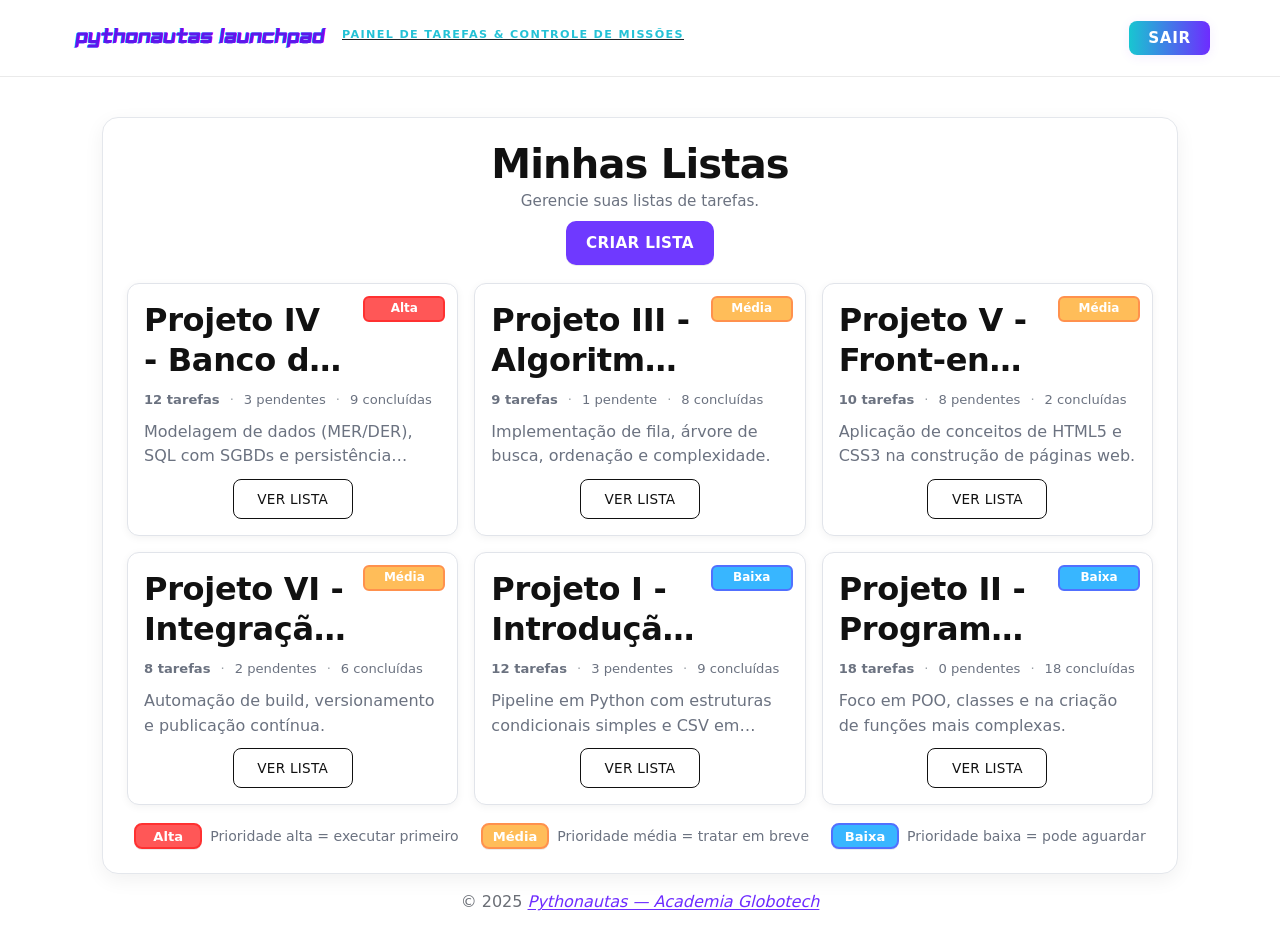
==== dashboard.html @ 0e724416 "adicionado arquivo da api, modulagem de pastas e implementação de novo-usuario.js" ====
<!doctype html>
<html lang="pt-BR">
<head>
  <meta charset="utf-8" />
  <meta name="viewport" content="width=device-width, initial-scale=1" />
  <title>Minhas Listas — Pythonautas Launchpad</title>
  <link rel="icon" href="assets/favicon.svg" type="image/svg+xml" />
  <link rel="stylesheet" href="/css/dashboard.css" />
 <link href="https://cdn.jsdelivr.net/npm/bootstrap@5.0.2/dist/css/bootstrap.min.css" rel="stylesheet"
    integrity="sha384-EVSTQN3/azprG1Anm3QDgpJLIm9Nao0Yz1ztcQTwFspd3yD65VohhpuuCOmLASjC" crossorigin="anonymous">
</head>
<body>

  <!-- HEADER GLOBAL -->
  <header class="site" role="banner">
    <div class="container">
      <a class="brand" href="index.html" aria-label="Página inicial — Pythonautas Launchpad">
        <img class="logo" src="assets/logo.svg" alt="Pythonautas Launchpad" />
        <div class="brand-text">
          <strong class="title">Pythonautas Launchpad</strong>
          <span class="tagline">PAINEL DE TAREFAS &amp; CONTROLE DE MISSÕES</span>
        </div>
      </a>
      <nav aria-label="Menu principal">
        <ul class="navv">
          <li><a href="index.html">SAIR</a></li>
        </ul>
      </nav>
    </div>
  </header>

  <main id="conteudo" class="site-main">
    <div class="container">

      <section class="panel panel--dashboard">
        <div class="dashboard-toolbar">
          <div>
            <h1>Minhas Listas</h1>
            <p class="subtitle">Gerencie suas listas de tarefas.</p>
          </div>
          <a class="btn primary" href="nova-lista.html">CRIAR LISTA</a>
        </div>

        <section class="dashboard-lists" aria-label="Listas de tarefas">

          <!-- PROJETOS -->
          <article class="card dashboard-list-card"
                   data-total="12" data-pendentes="3" data-concluidas="9" data-prioridade="baixa">
            <span class="badge badge--prio badge--baixa">Baixa</span>
            <h2 class="dashboard-list-card__title">
              <a href="lista.html">Projeto I - Introdução a Python</a>
            </h2>
            <div class="badges-inline">
              <a class="meta-link" href="lista.html#todas"><strong>12</strong> tarefas</a>
              <span class="dot">·</span>
              <a class="meta-link" href="lista.html#pendentes"><strong>3</strong> pendentes</a>
              <span class="dot">·</span>
              <a class="meta-link" href="lista.html#concluidas"><strong>9</strong> concluídas</a>
            </div>
            <p class="dashboard-list-card__desc">
              Pipeline em Python com estruturas condicionais simples e CSV em memória.
            </p>
            <a class="btn secondary" href="lista.html">VER LISTA</a>
          </article>

          <article class="card dashboard-list-card"
                   data-total="18" data-pendentes="0" data-concluidas="18" data-prioridade="baixa">
            <span class="badge badge--prio badge--baixa">Baixa</span>
            <h2 class="dashboard-list-card__title">
              <a href="lista.html">Projeto II - Programação Orientada a Objetos</a>
            </h2>
            <div class="badges-inline">
              <a class="meta-link" href="lista.html#todas"><strong>18</strong> tarefas</a>
              <span class="dot">·</span>
              <a class="meta-link" href="lista.html#pendentes"><strong>0</strong> pendentes</a>
              <span class="dot">·</span>
              <a class="meta-link" href="lista.html#concluidas"><strong>18</strong> concluídas</a>
            </div>
            <p class="dashboard-list-card__desc">
              Foco em POO, classes e na criação de funções mais complexas.
            </p>
            <a class="btn secondary" href="lista.html">VER LISTA</a>
          </article>

          <article class="card dashboard-list-card"
                   data-total="9" data-pendentes="1" data-concluidas="8" data-prioridade="media">
            <span class="badge badge--prio badge--media">Média</span>
            <h2 class="dashboard-list-card__title">
              <a href="lista.html">Projeto III - Algoritmos e Estruturas</a>
            </h2>
            <div class="badges-inline">
              <a class="meta-link" href="lista.html#todas"><strong>9</strong> tarefas</a>
              <span class="dot">·</span>
              <a class="meta-link" href="lista.html#pendentes"><strong>1</strong> pendente</a>
              <span class="dot">·</span>
              <a class="meta-link" href="lista.html#concluidas"><strong>8</strong> concluídas</a>
            </div>
            <p class="dashboard-list-card__desc">
              Implementação de fila, árvore de busca, ordenação e complexidade.
            </p>
            <a class="btn secondary" href="lista.html">VER LISTA</a>
          </article>

          <article class="card dashboard-list-card"
                   data-total="12" data-pendentes="3" data-concluidas="9" data-prioridade="alta">
            <span class="badge badge--prio badge--alta">Alta</span>
            <h2 class="dashboard-list-card__title">
              <a href="lista.html">Projeto IV - Banco de Dados</a>
            </h2>
            <div class="badges-inline">
              <a class="meta-link" href="lista.html#todas"><strong>12</strong> tarefas</a>
              <span class="dot">·</span>
              <a class="meta-link" href="lista.html#pendentes"><strong>3</strong> pendentes</a>
              <span class="dot">·</span>
              <a class="meta-link" href="lista.html#concluidas"><strong>9</strong> concluídas</a>
            </div>
            <p class="dashboard-list-card__desc">
              Modelagem de dados (MER/DER), SQL com SGBDs e persistência relacional.
            </p>
            <a class="btn secondary" href="lista.html">VER LISTA</a>
          </article>

          <article class="card dashboard-list-card"
                   data-total="10" data-pendentes="8" data-concluidas="2" data-prioridade="media">
            <span class="badge badge--prio badge--media">Média</span>
            <h2 class="dashboard-list-card__title">
              <a href="lista.html">Projeto V - Front-end Estático</a>
            </h2>
            <div class="badges-inline">
              <a class="meta-link" href="lista.html#todas"><strong>10</strong> tarefas</a>
              <span class="dot">·</span>
              <a class="meta-link" href="lista.html#pendentes"><strong>8</strong> pendentes</a>
              <span class="dot">·</span>
              <a class="meta-link" href="lista.html#concluidas"><strong>2</strong> concluídas</a>
            </div>
            <p class="dashboard-list-card__desc">
              Aplicação de conceitos de HTML5 e CSS3 na construção de páginas web.
            </p>
            <a class="btn secondary" href="lista.html">VER LISTA</a>
          </article>

          <article class="card dashboard-list-card"
                   data-total="8" data-pendentes="2" data-concluidas="6" data-prioridade="media">
            <span class="badge badge--prio badge--media">Média</span>
            <h2 class="dashboard-list-card__title">
              <a href="lista.html">Projeto VI - Integração &amp; Deploy</a>
            </h2>
            <div class="badges-inline">
              <a class="meta-link" href="lista.html#todas"><strong>8</strong> tarefas</a>
              <span class="dot">·</span>
              <a class="meta-link" href="lista.html#pendentes"><strong>2</strong> pendentes</a>
              <span class="dot">·</span>
              <a class="meta-link" href="lista.html#concluidas"><strong>6</strong> concluídas</a>
            </div>
            <p class="dashboard-list-card__desc">
              Automação de build, versionamento e publicação contínua.
            </p>
            <a class="btn secondary" href="lista.html">VER LISTA</a>
          </article>
          <!-- /PROJETOS -->

        </section>


          <!-- legenda (fica DEPOIS dos cards) -->
          <section class="legend" aria-label="Legenda de prioridades">
            <ul class="legend__list" role="list">
              <li class="legend__item" role="listitem">
                <span class="legend__badge legend__badge--alta">Alta</span>
                <span class="legend__text">Prioridade alta = executar primeiro</span>
              </li>
              <li class="legend__item" role="listitem">
                <span class="legend__badge legend__badge--media">Média</span>
                <span class="legend__text">Prioridade média = tratar em breve</span>
              </li>
              <li class="legend__item" role="listitem">
                <span class="legend__badge legend__badge--baixa">Baixa</span>
                <span class="legend__text">Prioridade baixa = pode aguardar</span>
              </li>
            </ul>
          </section>
        </section>
      
      </section>

    </div>
  </main>

  <!-- FOOTER GLOBAL -->
  <footer class="site" role="contentinfo">
    <div class="container">
      <p>© 2025 <a class="brand-link" href="https://github.com/falk-dev/projeto-v-globotech" target="_blank" rel="noopener">Pythonautas — Academia Globotech</a></p>
    </div>
  </footer>

</body>
</html>
---- css/dashboard.css ----
/* Estilo para o botão/menu SAIR no dashboard */
.navv {
  display: flex;
  gap: .75rem;
  list-style: none;
  margin: 0;
  padding: 0;
  align-items: center;
}

.navv li {
  margin: 0;
}

.navv a {
  color: var(--purple-dark, #4f1ed8);
  text-transform: uppercase;
  font-weight: 800;
  font-size: .95rem;
  padding: .5rem 1.2rem;
  border-radius: 8px;
  background: linear-gradient(90deg, var(--teal, #18c6d1) 0%, var(--purple, #6e2cff) 100%);
  color: #fff;
  box-shadow: 0 2px 12px rgba(110,44,255,.08);
  transition: background .2s, color .2s, box-shadow .2s;
  text-decoration: none;
  letter-spacing: .04em;
}

.navv a:hover {
  background: var(--purple-dark, #4f1ed8);
  color: #fff;
  box-shadow: 0 4px 16px rgba(110,44,255,.15);
  text-decoration: underline;
}

@media (max-width: 600px) {
  .navv {
    justify-content: flex-end;
    font-size: .85rem;
  }
  .navv a {
    padding: .4rem .7rem;
    font-size: .85rem;
  }
}
/* ===========================
   Reset
   =========================== */
:root {
  /* cores base */
  --page: #eeeeef; /* fundo cinza */
  --panel: #ffffff; /* card */
  --text: #0f172a;
  --muted: #6b6f76;
  --border: #e7e7e7;

  /* marca */
  --purple: #6e2cff;
  --purple-dark: #4f1ed8;
  --teal: #18c6d1;

  /* UI */
  --radius: 22px;
  --container: 1080px;

  /* tipografia */
  --font-sans: ui-sans-serif, system-ui, -apple-system, "Segoe UI", Roboto,
    "Helvetica Neue", Arial, "Noto Sans", "Liberation Sans";
  --lh: 1.5;
}
*,
*::before,
*::after {
  box-sizing: border-box;
}
html {
  -webkit-text-size-adjust: 100%;
}
body {
  margin: 0;
  background: var(--page);
  color: var(--text);
  font: 16px / var(--lh) var(--font-sans);
  text-rendering: optimizeLegibility;
}
img {
  max-width: 100%;
  height: auto;
  display: block;
}
a {
  color: var(--text);
  text-decoration: none;
}
a:hover {
  text-decoration: underline;
}

/* utilitário de acessibilidade: label invisível, ainda lido por leitores de tela */
.sr-only {
  position: absolute !important;
  width: 1px;
  height: 1px;
  padding: 0;
  margin: -1px;
  overflow: hidden;
  clip: rect(0, 0, 0, 0);
  white-space: nowrap;
  border: 0;
}

/* ===========================
   Layout geral
   =========================== */
.container {
  width: min(100% - 2rem, var(--container));
  margin-inline: auto;
}
.site-main {
  margin-top: 2.5rem;
}

/* Header branco com tagline teal em caps */
header.site {
  background: #fff;
  border-bottom: 1px solid #eaeaea;
  position: sticky;
  top: 0;
  z-index: 20;
  padding: 0.5rem 0;
}
header.site .container {
  display: flex;
  align-items: center;
  justify-content: space-between;
  gap: 1rem;
  padding: 0.75rem 0;
}
.brand {
  display: inline-flex;
  align-items: center;
  gap: 0.75rem;
  color: inherit;
}
.logo {
  width: 260px;
  height: auto;
}
.brand-text .title {
  display: none;
} /* o logo já traz o nome */
.brand-text .tagline {
  display: block;
  margin-top: -6px;
  font-size: 0.7rem;
  letter-spacing: 0.12em;
  text-transform: uppercase;
  color: #24c2d6;
  font-weight: 800;
}
.nav {
  display: flex;
  gap: 0.75rem;
  list-style: none;
  margin: 0;
  padding: 0;
}
.nav a {
  color: #0f172a;
  text-transform: uppercase;
  font-weight: 800;
  font-size: 0.85rem;
  padding: 0.5rem 0.75rem;
}
.nav a {
  position: relative;
  color: #0f172a;
  text-decoration: none;
  padding: 0.5rem 0.75rem;
  font-weight: 800;
  text-transform: uppercase;
  border-bottom: 0 !important; /* garante que não apareça a borda antiga */
}
.nav a:visited {
  color: #0f172a;
}

/* linha "animada" */
.nav a::after {
  content: "";
  position: absolute;
  left: 0.75rem;
  right: 0.75rem;
  bottom: -2px; /* ligeiro afastamento da baseline */
  height: 3px;
  border-radius: 2px;
  background: var(--purple);
  transform: scaleX(0);
  transform-origin: left;
  transition: transform 0.22s ease, background-color 0.22s ease;
}

/* Hover: mostra linha roxa */
.nav a:hover::after {
  transform: scaleX(1);
  background: var(--purple);
}

.nav a[aria-current="page"]::after {
  transform: scaleX(1);
  background: var(--teal);
}

/* HOVER TAMBÉM NO ATIVO → vira roxo */
.nav a[aria-current="page"]:hover::after {
  background: var(--purple);
}

/* Clique / foco: texto roxo */
.nav a:active,
.nav a:focus-visible {
  color: var(--purple);
  outline: none;
}

/* Footer discreto */
footer.site {
  background: transparent;
  border-top: 0;
  text-align: center;
}
footer.site .container {
  padding: 1rem 0;
}
footer.site p {
  margin: 0;
  color: var(--muted);
}
footer.site a {
  color: #6a6ee6;
}

/* ===========================
   Card da home
   =========================== */
.card {
  background: var(--panel);
  border: 1px solid var(--border);
  border-radius: var(--radius);
  padding: 5rem 3rem;
  box-shadow: 0 0 40px rgba(0, 0, 0, 0.08);
}
.card--home {
  display: grid;
  grid-template-columns: 1.05fr 0.95fr; /* form um pouco maior que a arte */
  align-items: start;
  gap: 2.5rem;
}
@media (max-width: 900px) {
  .card--home {
    grid-template-columns: 1fr;
  }
}

/* Colunas */
.card-col--form {
  align-self: start;
}
.card-col--side {
  align-self: center;
}
.card-col--side figure {
  margin: 0;
}
.card-col--side img {
  width: clamp(340px, 46vw, 520px);
  max-width: 520px;
  margin-inline: auto;
}

/* Títulos */
.card-col--form h1 {
  font-size: clamp(2.1rem, 1.2rem + 2.4vw, 3rem);
  font-weight: 800;
  letter-spacing: -0.02em;
  margin: 0 0 1rem;
}
.card-col--form h2 {
  font-size: 1.15rem;
  font-weight: 700;
  margin: 1.25rem 0 0.5rem;
}

/* ===========================
   página: nova tarefa — layout geral
   objetivo: centralizar o conteúdo e limitar largura do cartão
   =========================== */
.task-page .container{
  max-width: 960px;
  margin-inline: auto;
  padding: 24px 16px;
}

/* título + subtítulo da página, alinhados com o cartão */
.task-header{
  text-align: center;
  margin: 8px auto 20px;
}
.task-header h1{
  font-size: clamp(1.6rem, 1.2rem + 1.2vw, 2rem);
  line-height: 1.2;
  margin: 0 0 6px;
}
.task-header .page-subtitle{
  color: #6B7280; /* cinzinha discreta */
  font-size: .95rem;
  margin: 0;
}

/* ===========================
   cartão do formulário (aparência igual ao mockup)
   =========================== */
.form-card{
  background: var(--card, #fff);
  border: 1px solid #E5E7EB;
  border-radius: 16px;
  box-shadow: 0 8px 20px rgba(16,24,40,.06);
  padding: clamp(16px, 3vw, 28px);
  max-width: 720px;
  margin: 0 auto 36px; /* centralizado */
}

/* grade do formulário (mobile-first: 1 coluna, desktop: 2 colunas) */
.task-form{
  display: grid;
  gap: 16px;
}
.task-form .grid-2{
  display: grid;
  gap: 16px;
}
@media (min-width: 720px){
  .task-form .grid-2{
    grid-template-columns: 1fr 1fr;
  }
}

/* ===========================
   campos: altura, tipografia e foco consistente
   =========================== */
.field{ display: block; }
.field .helper{
  display: block;
  margin-top: 6px;
  font-size: .85rem;
  color: #6B7280;
}

.task-form input[type="text"],
.task-form input[type="date"],
.task-form select,
.task-form textarea{
  width: 100%;
  border: 1px solid #E5E7EB;
  border-radius: 10px;
  background: #fff;
  font: inherit;
  padding: 12px 14px;
  color: #111827;
  outline: none;
  transition: border-color .2s ease, box-shadow .2s ease;
}

/* altura dos campos “de linha” para bater com o mockup */
.task-form input[type="text"],
.task-form input[type="date"],
.task-form select{
  height: 44px;
}

/* foco roxinho elegante (segue o primário do painel) */
.task-form input:focus,
.task-form select:focus,
.task-form textarea:focus{
  border-color: #5B56F7;
  box-shadow: 0 0 0 3px rgba(91,86,247,.15);
}

/* select com setinha discreta (sem depender de lib) */
.task-form select{
  appearance: none;
  background-image:
    linear-gradient(45deg, transparent 50%, #6B7280 50%),
    linear-gradient(135deg, #6B7280 50%, transparent 50%);
  background-position:
    calc(100% - 18px) 54%,
    calc(100% - 12px) 54%;
  background-size: 6px 6px, 6px 6px;
  background-repeat: no-repeat;
}

/* textarea com altura confortável */
.task-form textarea{
  min-height: 120px;
  resize: vertical;
}

/* ===========================
   botões: primário (roxo) e secundário (neutro)
   =========================== */
.btn{
  display: inline-flex;
  align-items: center;
  justify-content: center;
  gap: .5ch;
  padding: 12px 18px;
  border-radius: 12px;
  font-weight: 700;
  text-decoration: none;
  border: 1.5px solid transparent;
  transition: transform .12s ease, box-shadow .12s ease, background-color .12s ease, border-color .12s ease;
  cursor: pointer;
  white-space: nowrap;
}

.btn.primary{
  background: #5B56F7;
  color: #fff;
  border-color: #5B56F7;
}
.btn.primary:hover{ transform: translateY(-1px); box-shadow: 0 6px 16px rgba(91,86,247,.24); }
.btn.primary:active{ transform: translateY(0); box-shadow: none; }

.btn.secondary{
  background: #fff;
  color: #111827;
  border-color: #D1D5DB;
}
.btn.secondary:hover{ background: #F9FAFB; }

/* posição dos botões dentro do formulário */
.actions{
  display: flex;
  gap: 12px;
  justify-content: flex-end;
  margin-top: 6px;
}

/* empilhar certinho no celular (Salvar embaixo do Cancelar) */
@media (max-width: 520px){
  .actions{ flex-direction: column-reverse; }
  .actions .btn{ width: 100%; }
}

/* ===========================
   utilidades que a página usa
   =========================== */
.sr-only{
  position: absolute;
  width: 1px;
  height: 1px;
  padding: 0;
  margin: -1px;
  overflow: hidden;
  clip: rect(0 0 0 0);
  white-space: nowrap;
  border: 0;
}

/* ====== DASHBOARD — LISTAS GABI ================================================================== */
/* painel principal do dashboard */
.panel--dashboard{
  -webkit-font-smoothing: antialiased;
  -moz-osx-font-smoothing: grayscale;
  font-synthesis-weight: none;
  font-synthesis-style: none;

  background:#fff;
  border:1px solid #E4E7EC;
  border-radius:16px;
  box-shadow:0 6px 20px rgba(0,0,0,.06);
  padding:24px;

  --prio-baixa-bg:#38b6ff; --prio-baixa-stk:#5170ff;
  --prio-media-bg:#ffbd59; --prio-media-stk:#ff914d;
  --prio-alta-bg:#ff5757;  --prio-alta-stk:#ff3131;
  --purple:#6f39ff;
}

/* cabeçalho do painel (título, subtítulo e botão) */
.dashboard-toolbar{
  display:flex;
  align-items:center;
  justify-content:space-between;
  gap:16px;
  margin-bottom:18px;
}
.dashboard-toolbar h1{
  margin:0 0 .25rem;
  line-height:1.1;
  font-weight:800;
  letter-spacing:-.02em;
  color:#111;
}
.dashboard-toolbar .subtitle{
  margin:0;
  color:#6B7280;
  font-size:.95rem;
}
.dashboard-toolbar .btn.primary{
  width:148px; height:44px;
  display:inline-flex; align-items:center; justify-content:center;
  text-transform:uppercase;
  font-weight:800; letter-spacing:.02em; font-size:.95rem;
  border-radius:10px; padding:0 18px;
  background:var(--purple); color:#fff; border:0;
  box-shadow:0 1px 0 rgba(0,0,0,.08);
  text-decoration:none;
  transition:transform .18s ease, filter .18s ease;
}
.dashboard-toolbar .btn.primary:hover{ transform:scale(1.04); }

/* grade de cards (responsiva) */
.panel--dashboard .dashboard-lists{
  display:grid;
  gap:16px;
  grid-template-columns:repeat(3, minmax(0,1fr));
  align-items:stretch;
}

/* card da lista (estrutura e altura) */
.panel--dashboard .card.dashboard-list-card{
  position:relative;
  background:#fff;
  border:1px solid #e1e4ea;
  border-radius:12px;
  box-shadow:0 2px 8px rgba(0,0,0,.05);

  display:flex;
  flex-direction:column;
  height:100%;
  gap:10px;
  padding:16px;
  min-height:220px;
  min-width:0;

  --prio-width:82px; --prio-height:26px; --prio-radius:6px; --prio-font:.80rem;
  --prio-gap:calc(var(--prio-width) + 12px);

  transition:transform .18s ease, box-shadow .18s ease;
}
.panel--dashboard .card.dashboard-list-card:hover{
  transform:translateY(-2px) scale(1.015);
  box-shadow:0 8px 22px rgba(0,0,0,.10);
}

/* título do card (truncado em 2 linhas e com respiro para o badge) */
.dashboard-list-card__title{
  margin:0;
  font-weight:800;
  letter-spacing:-.01em;
  line-height:1.25;
  color:#111;
  padding-right:var(--prio-gap);
  text-wrap:balance;
  min-width:0;

  display:-webkit-box;
  -webkit-line-clamp:2;
  -webkit-box-orient:vertical;
  overflow:hidden;
}
.dashboard-list-card__title a{ color:inherit; text-decoration:none; }

/* descrição do card (2 linhas para nivelar alturas) */
.dashboard-list-card__desc{
  margin:0;
  color:#6B7280;
  line-height:1.55;

  display:-webkit-box;
  -webkit-line-clamp:2;
  -webkit-box-orient:vertical;
  overflow:hidden;
  min-height:3.1em;
}

/* badge de prioridade (retangular, texto branco) */
.badge--prio{
  position:absolute; top:12px; right:12px;
  width:82px; height:26px; border-radius:6px;
  display:flex; align-items:center; justify-content:center;
  padding:0 8px; font-size:.80rem; font-weight:800; line-height:1;
  border:2px solid currentColor; color:#fff;
}
.badge--baixa{ background:var(--prio-baixa-bg); border-color:var(--prio-baixa-stk); }
.badge--media{ background:var(--prio-media-bg); border-color:var(--prio-media-stk); }
.badge--alta { background:var(--prio-alta-bg);  border-color:var(--prio-alta-stk);  }

/* linha dos contadores (tarefas | pendentes | concluídas) */
.badges-inline{
  display:flex; align-items:center;
  gap:10px;
  white-space:nowrap;
  overflow:hidden; text-overflow:ellipsis;
  padding-right:var(--prio-gap);
}
.badges-inline .dot{ color:#9AA0A6; font-size:.82rem; }
.badges-inline .meta-link{
  background:none; border:0; padding:0;
  font-size:.82rem; color:#6B7280;
  font-weight:400; text-decoration:none;
  cursor:pointer;
}
.badges-inline .meta-link:hover{ text-decoration:underline; }
.badges-inline .meta-link:first-child{ font-weight:700; }
.badges-inline .meta-link:first-child strong{ font-weight:700; }
.badges-inline .meta-link:not(:first-child) strong{ font-weight:400; }

/* botão “ver lista” (fixo no rodapé do card) */
.panel--dashboard .card .btn.secondary{
  margin-top:auto;
  align-self:flex-end;

  width:120px; height:40px;
  display:inline-flex; align-items:center; justify-content:center;
  padding:0 12px; font-size:.85rem;
  text-transform:uppercase; letter-spacing:.02em; font-weight:400;

  background:#fff; color:#111;
  border:1.5px solid #111; border-radius:8px;
  text-decoration:none; box-shadow:none;

  transition:transform .16s ease, box-shadow .16s ease;
}
.panel--dashboard .card .btn.secondary:hover{
  transform:scale(1.06);
  box-shadow:0 4px 10px rgba(0,0,0,.08);
}

/* ordem visual por prioridade */
.card.dashboard-list-card[data-prioridade="alta"] {  order:1; }
.card.dashboard-list-card[data-prioridade="media"]{ order:2; }
.card.dashboard-list-card[data-prioridade="baixa"]{ order:3; }

/* rodapé com link roxo em itálico */
footer.site .brand-link{
  color:var(--purple);
  font-style:italic;
  text-decoration:underline;
  text-underline-offset:2px;
}

/* acessibilidade: reduz movimento quando preferido */
@media (prefers-reduced-motion:reduce){
  .panel--dashboard .card.dashboard-list-card,
  .dashboard-toolbar .btn.primary,
  .panel--dashboard .card .btn.secondary{ transition:none; }
  .panel--dashboard .card.dashboard-list-card:hover{
    transform:none; box-shadow:0 2px 8px rgba(0,0,0,.05);
  }
}

/* blindagem contra sobrescritas do styles.css */
body .panel--dashboard .dashboard-lists{ display:grid !important; }
body .panel--dashboard .dashboard-lists .card.dashboard-list-card{
  display:flex !important; flex-direction:column !important; height:100% !important;
}
body .panel--dashboard .dashboard-lists .card.dashboard-list-card .dashboard-list-card__title{
  padding-right:var(--prio-gap) !important;
}
body .panel--dashboard .dashboard-lists .card.dashboard-list-card .dashboard-list-card__desc{
  line-height:1.55 !important; min-height:3.1em !important;
  display:-webkit-box !important; -webkit-line-clamp:2 !important; -webkit-box-orient:vertical !important;
  overflow:hidden !important;
}
body .panel--dashboard .dashboard-lists .card.dashboard-list-card > .btn.secondary{
  margin-top:auto !important; align-self:flex-end !important; text-decoration:none !important;
}

/* =====================================================================
   RESPONSIVIDADE — desktop → tablet → mobile
   ===================================================================== */

/* tablet grande (<= 1100px) */
@media (max-width:1100px){
  .panel--dashboard{ padding:20px; }
  .panel--dashboard .dashboard-lists{ grid-template-columns:repeat(2,1fr); gap:14px; }
  .panel--dashboard .card.dashboard-list-card{ min-height:210px; }
}

/* tablet médio (<= 820px) */
@media (max-width:820px){
  .dashboard-toolbar{ flex-wrap:wrap; row-gap:8px; }
  .dashboard-toolbar .btn.primary{ order:2; }
  .panel--dashboard .card.dashboard-list-card{
    --prio-width:78px; --prio-height:24px; --prio-font:.78rem;
  }
  .badges-inline{ gap:8px; }
  .badges-inline .meta-link{ font-size:.8rem; }
  .panel--dashboard .card .btn.secondary{ width:114px; height:38px; font-size:.82rem; }
}

/* mobile grande (<= 640px) */
@media (max-width:640px){
  .panel--dashboard .dashboard-lists{ grid-template-columns:1fr; gap:14px; }
  .dashboard-toolbar{ flex-direction:column; align-items:flex-start; gap:6px; }
  .dashboard-toolbar .btn.primary{ align-self:flex-end; }
  .panel--dashboard .card.dashboard-list-card{
    padding:14px;
    --prio-width:74px; --prio-height:24px; --prio-font:.76rem;
  }
  .dashboard-list-card__desc{ -webkit-line-clamp:3; min-height:4.6em; }
}

/* mobile pequeno (<= 420px) */
@media (max-width:420px){
  .panel--dashboard{ padding:16px; }
  .dashboard-toolbar h1{ font-size:1.4rem; }
  .dashboard-toolbar .subtitle{ font-size:.9rem; }
  .badges-inline .meta-link{ font-size:.78rem; }
  .dashboard-toolbar .btn.primary{ width:136px; height:40px; font-size:.9rem; }
  .panel--dashboard .card .btn.secondary{ width:108px; height:36px; font-size:.8rem; }
}

/* telas touch: suaviza efeitos de hover */
@media (hover:none){
  .panel--dashboard .card.dashboard-list-card:hover{ transform:none; }
  .panel--dashboard .card .btn.secondary:hover{ transform:none; }
}
/* ==========================================================================
   LEGENDA DE PRIORIDADES*/

.legend{
  background: transparent;
  border: 0;
  box-shadow: none;
  margin-top: 16px;
  padding: 0;
}
.panel + .legend{ margin-top: 16px; }

.legend__list{
  display: flex;
  justify-content: center;
  align-items: center;
  flex-wrap: wrap;
  gap: 10px 22px;          
  margin: 0;
  padding: 0;
  list-style: none;
  font-size: .88rem;       
  color: #6B7280;
}

.legend__item{
  display: inline-flex;
  align-items: center;
  gap: 8px;
  line-height: 1.2;
  white-space: nowrap;
}

.legend__badge{
  display: inline-flex;     
  align-items: center;
  justify-content: center;
  min-width: 68px;          
  height: 26px;
  padding: 0 10px;
  border-radius: 8px;
  font-weight: 700;
  font-size: .82rem;        
  line-height: 1;           
  color: #fff;
  border: 2px solid transparent;
  box-shadow: 0 1px 0 rgba(0,0,0,.08);
}

/* cores oficiais */
.legend__badge--baixa{ background:#38b6ff; border-color:#5170ff; }
.legend__badge--media{ background:#ffbd59; border-color:#ff914d; }
.legend__badge--alta { background:#ff5757; border-color:#ff3131; }

.legend__text strong{
  color: #374151;
  font-weight: 700;
}

/* mobile */
@media (max-width: 640px){
  .legend__list{ gap:8px 14px; font-size:.84rem; }
  .legend__badge{ min-width:62px; height:24px; padding:0 8px; font-size:.78rem; }
}
/* limita e centraliza o “quadrado” dos cards */
.site-main .container,
.panel--dashboard{
  width: min(100%, 1100px);
  margin-inline: auto;
}

/* título + descrição + “CRIAR LISTA” sempre centralizados */
.dashboard-toolbar{
  display: flex;
  flex-direction: column;
  align-items: center;
  text-align: center;
  gap: 8px;
}
.dashboard-toolbar .btn.primary{          /* seu botão roxinho */
  align-self: center;
}

/* grade dos cards centralizada e com cartões com largura “bonita” */
.dashboard-lists{
  display: grid;
  grid-template-columns: repeat(auto-fill, minmax(300px, 1fr));
  gap: 24px;
  justify-items: center;                  /* card no meio da coluna */
}
.dashboard-lists .card{
  width: 100%;
  max-width: 360px;                       /* não estica demais */
}

/* “VER LISTA” no centro do card, sempre */
.card .btn.secondary{
  display: block;
  margin: 14px auto 0;
}

/* legenda centralizada abaixo dos cards */
.legend{ margin-top: 18px; }
.legend .legend_list{
  display: flex;
  justify-content: center;
  align-items: center;
  gap: 16px 28px;
  flex-wrap: wrap;
}

/* rodapé centralizado (só ele) */
footer.site .container{ text-align: center; }

/* ajustes extra pra telas bem estreitas (ex.: 320px) */
@media (max-width: 420px){
  .site-main .container,
  .panel--dashboard{ padding-inline: 16px; }
  .dashboard-lists{ grid-template-columns: 1fr; gap: 16px; }
  .dashboard-lists .card{ max-width: 420px; }
  .legend .legend_list{ gap: 10px 16px; }
}
/* mobile: legenda alinhada à esquerda */
@media (max-width: 480px) {
  /* container da legenda */
  .legend, .Legend {
    margin-top: 12px;
  }

  /* a lista da legenda fica colada à esquerda */
  .legend__list, .Legend__List {
    justify-content: flex-start;   /* sai do centro */
    align-items: flex-start;
    text-align: left;
    gap: 8px 12px;                  /* um respiro menor no mobile */
  }

  /* cada item ocupa a linha toda e alinha conteúdo à esquerda */
  .legend__item, .Legend__item {
    width: 100%;
    justify-content: flex-start;
  }

  /* chip com um espacinho do texto */
  .legend__badge, .Legend__badge {
    margin-right: 10px;
  }

  /* texto realmente à esquerda e podendo quebrar linha */
  .legend__text, .Legend__Text, .Legend__text {
    text-align: left;
    white-space: normal;            /* permite quebra de linha */
  }
}
/*========================================================================================================================*/


/* ===========================
   Lista.html
   =========================== */

.card--list {
  display: grid;
  grid-template-columns: 1fr 0.4fr;
  grid-template-areas:
    "content button"
    "tasks tasks";
  grid-template-rows: auto;
  align-items: start;
  gap: 3rem;
}

#conteudo {
  position: relative;
}

.card__content {
  grid-area: content;
  max-width: 100%;
}

.card__actions {
  max-width: 100%;
}

.card__button {
  max-width: 100%;
  display: flex;
  align-items: center;
  justify-content: center;
  height: 3.3rem;
  background: var(--purple);
  color: #fff;
  text-transform: uppercase;
  padding: 0.85rem;
  border-radius: 0.8rem;
  letter-spacing: 0.02em;
  border: 0;
  cursor: pointer;
  font-weight: 600;
  font-size: 0.85rem;
  transition: box-shadow 0.2s ease;
  grid-area: button;
}

.card__tasks {
  grid-area: tasks;
  padding-inline-start: 0;
  max-width: 100%;
}

.card__task {
  display: flex;
  justify-content: space-between;
  align-items: center;
  list-style: none;
  border: 1px solid #6b6f76;
  padding: 0.5rem 0.8em 0.5em 0.5em;
  border-radius: 0.7em;
  margin-bottom: 0.5em;
  max-width: 100%;
}

.card__task-info {
  display: flex;
  justify-content: start;
  align-items: center;
  flex-wrap: wrap;
}

.card__task-info input[type="checkbox"] {
  margin-right: 0.7rem;
}

.card__name::after {
  content: " |";
}

.card__owner::before {
  content: "• ";
}

.card__owner,
.card__deadline {
  color: #7b7b85;
}

.card__name,
.card__owner,
.card__deadline {
  margin-right: 0.3em;
}

.card__task-action {
  gap: 1em;
  display: flex;
}

.card__button:hover {
  text-decoration: none;
  color: #fff;
  box-shadow: rgba(0, 0, 0, 0.1) 0px 4px 12px;
}

input[type="checkbox"] {
  border: 0px;
  width: 15px;
  height: 15px;
  vertical-align: middle;
}

.card__header {
  display: flex;
  align-items: center;
  gap: 1.5rem;
  max-width: 100%;
}

.card__label {
  background-color: #e0e0e0;
  padding: 0.1rem 1.5rem;
  border-radius: 5px;
  color: #fff;
  width: 6rem;
  display: flex;
  align-items: center;
  justify-content: center;
}

.card__label--low {
  background: #4da3ff;
}

.card__label--medium {
  background: #ffb347;
}

.card__label--high {
  background: #ff4d4f;
}

.card__description,
.card__title {
  margin-bottom: 0;
}

.card__title {
  font-weight: 700;
}

.card__meta {
  color: #7b7b85;
}

@media (max-width: 767px) {
  .card {
    padding: 2rem;
  }
  
  .card__header {
    display: flex;
    flex-direction: column-reverse;
    align-items: flex-start;
  }

  .card--list {
    grid-template-areas:
      "content"
      "button"
      "tasks";
  }

  .card__name::after {
    content: "";
  }

  .card__owner::before {
    content: "";
  }

  .card__task-info {
    width: 50%;
  }
}

@media (max-width: 992px) {
  .card--list {
    grid-template-columns: 1fr;
  }
}
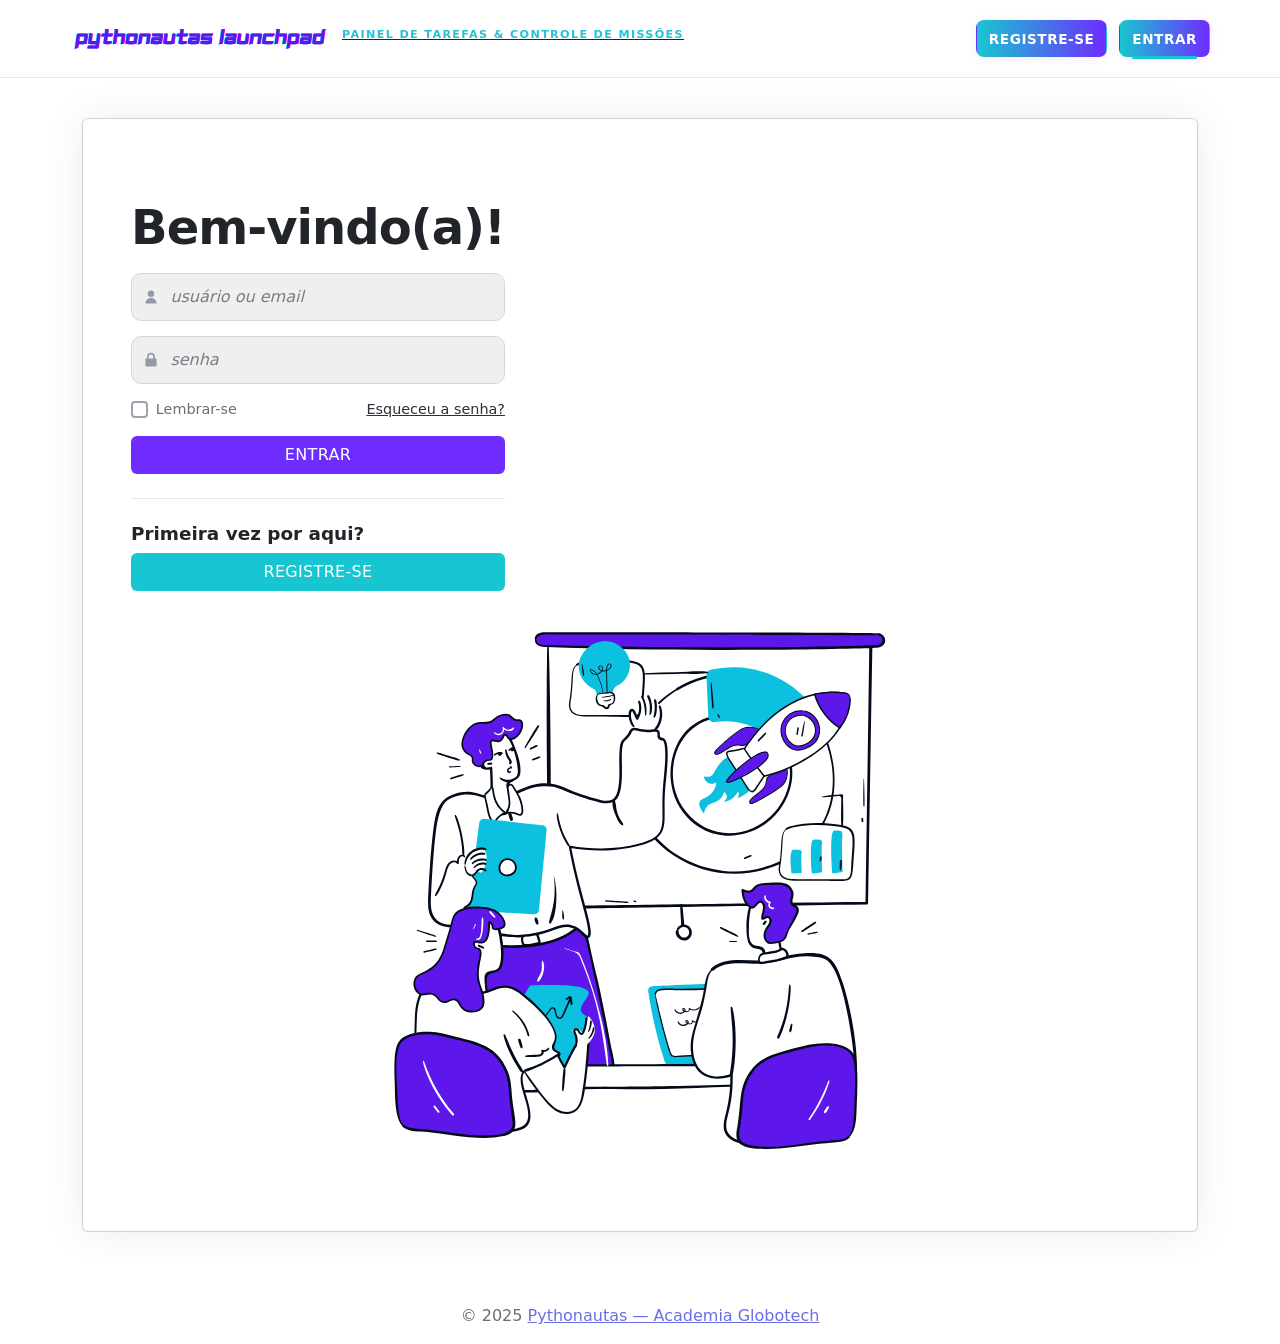
==== commit 4ad01914: "dashboard: add js e api" ====
--- a/dashboard.html
+++ b/dashboard.html
@@ -192,6 +192,8 @@
       <p>© 2025 <a class="brand-link" href="https://github.com/falk-dev/projeto-v-globotech" target="_blank" rel="noopener">Pythonautas — Academia Globotech</a></p>
     </div>
   </footer>
+  
+<script src="js/dashboard.js"></script>
 
 </body>
 </html>
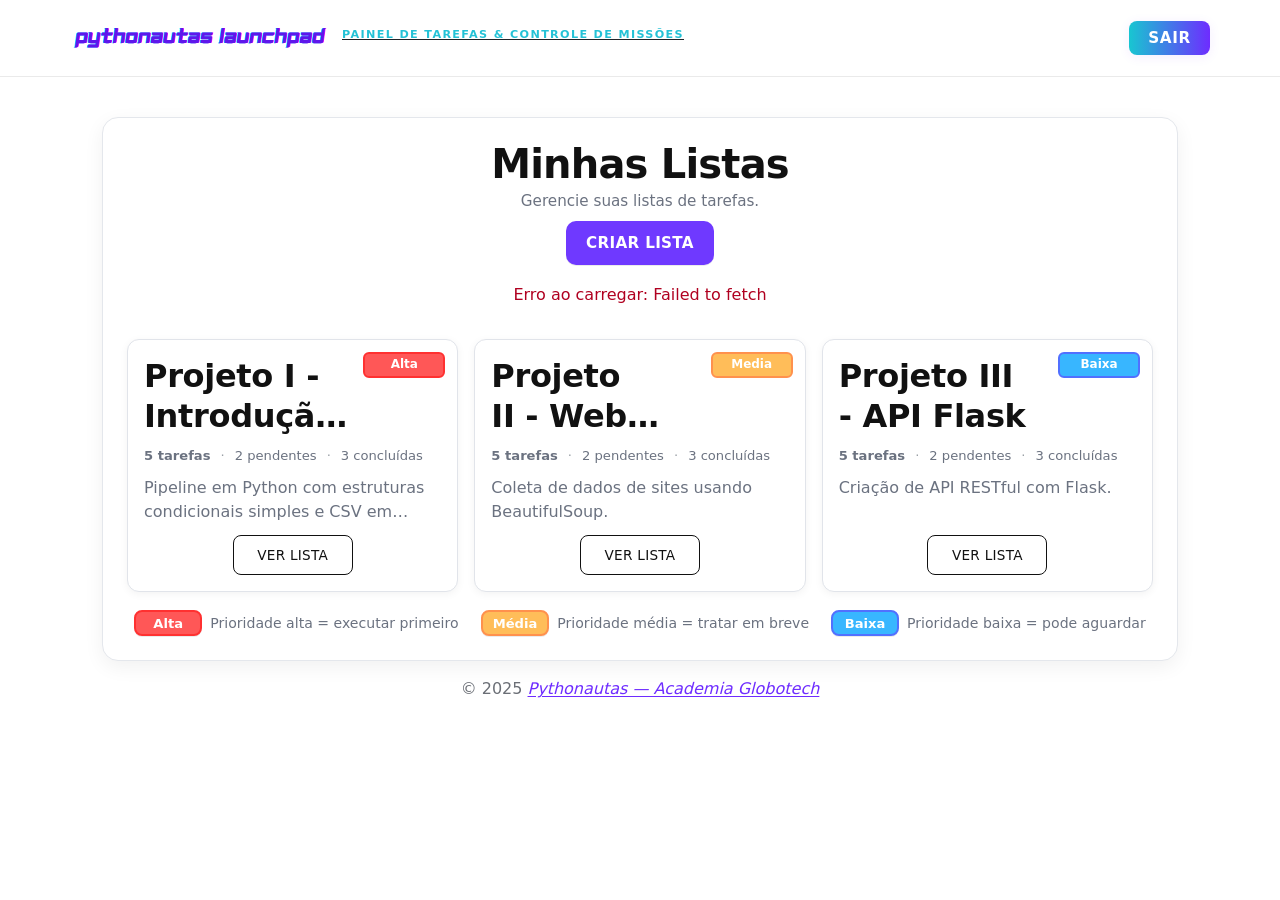
==== commit a87b1dc7: "adicionado arquivos e novos ajustes" ====
--- a/dashboard.html
+++ b/dashboard.html
@@ -5,8 +5,8 @@
   <meta name="viewport" content="width=device-width, initial-scale=1" />
   <title>Minhas Listas — Pythonautas Launchpad</title>
   <link rel="icon" href="assets/favicon.svg" type="image/svg+xml" />
-  <link rel="stylesheet" href="/css/dashboard.css" />
- <link href="https://cdn.jsdelivr.net/npm/bootstrap@5.0.2/dist/css/bootstrap.min.css" rel="stylesheet"
+  <link rel="stylesheet" href="css/dashboard.css" />
+  <link rel="stylesheet" href="https://cdn.jsdelivr.net/npm/bootstrap@5.0.2/dist/css/bootstrap.min.css"
     integrity="sha384-EVSTQN3/azprG1Anm3QDgpJLIm9Nao0Yz1ztcQTwFspd3yD65VohhpuuCOmLASjC" crossorigin="anonymous">
 </head>
 <body>
